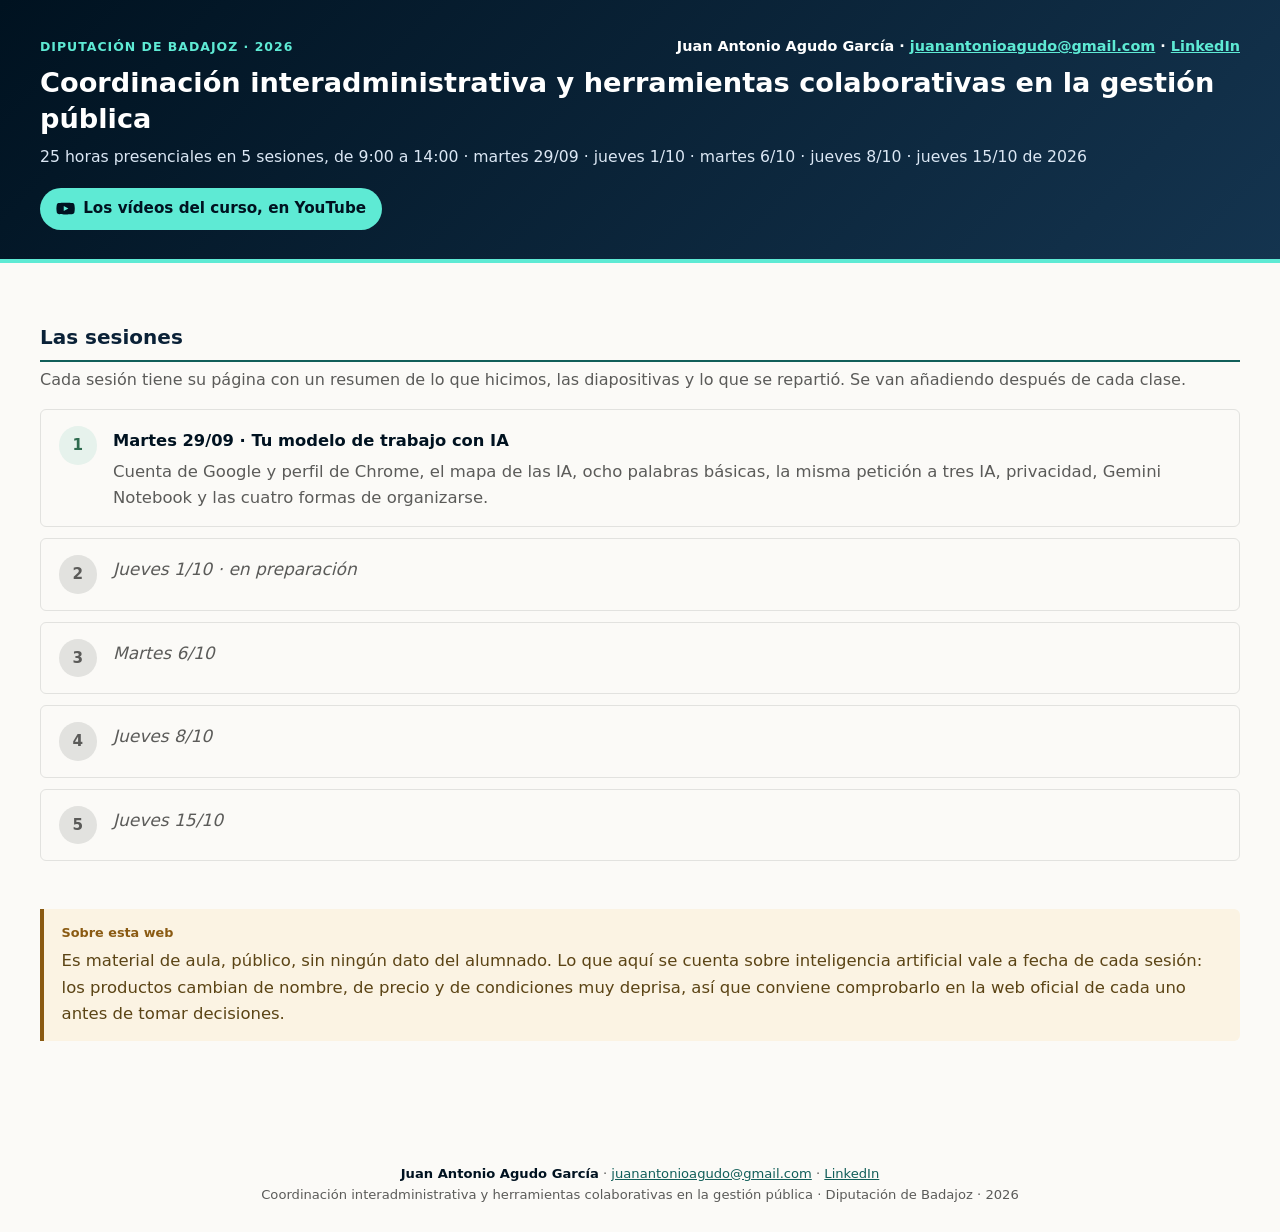
==== index.html @ efe863a9 "Web del curso: portada y sesión 1 (diapositivas, resumen y descargas) Co-Authored-By: Claude Opus 5." ====
<!doctype html>
<html lang="es">
<head>
<meta charset="utf-8">
<meta name="viewport" content="width=device-width, initial-scale=1">
<title>Coordinación interadministrativa y herramientas colaborativas en la gestión pública</title>
<meta name="author" content="Juan Antonio Agudo García · juanantonioagudo@gmail.com">
<meta name="description" content="Material de aula del curso «Coordinación interadministrativa y herramientas colaborativas en la gestión pública» (Diputación de Badajoz, 2026): diapositivas, resúmenes y vídeos de cada sesión.">
<meta name="keywords" content="Coordinación interadministrativa y herramientas colaborativas en la gestión pública, Diputación de Badajoz, inteligencia artificial, herramientas colaborativas, trabajo colaborativo, administración local">
<link rel="stylesheet" href="style.css">
</head>
<body>
<header class="site">
  <p class="eyebrow eyebrow-doble"><span>Diputación de Badajoz · 2026</span><span class="autor-linea">Juan Antonio Agudo García · <a href="mailto:juanantonioagudo@gmail.com">juanantonioagudo@gmail.com</a> · <a href="https://www.linkedin.com/in/juan-antonio-agudo-garc%C3%ADa-30a545157" target="_blank" rel="noopener">LinkedIn</a></span></p>
  <h1>Coordinación interadministrativa y herramientas colaborativas en la gestión pública</h1>
  <p class="subtitulo">25 horas presenciales en 5 sesiones, de 9:00 a 14:00 · martes 29/09 · jueves 1/10 · martes 6/10 · jueves 8/10 · jueves 15/10 de 2026</p>
  <p class="banda-enlaces">
    <!-- CANAL_YOUTUBE: sustituir el href por la dirección definitiva del canal -->
    <a href="https://www.youtube.com/" target="_blank" rel="noopener"><svg viewBox="0 0 24 24" fill="currentColor" aria-hidden="true"><path d="M23 7.2a3 3 0 0 0-2.1-2.1C19 4.6 12 4.6 12 4.6s-7 0-8.9.5A3 3 0 0 0 1 7.2 31 31 0 0 0 .5 12a31 31 0 0 0 .5 4.8 3 3 0 0 0 2.1 2.1c1.9.5 8.9.5 8.9.5s7 0 8.9-.5a3 3 0 0 0 2.1-2.1 31 31 0 0 0 .5-4.8 31 31 0 0 0-.5-4.8zM9.7 15.1V8.9l5.8 3.1z"/></svg>Los vídeos del curso, en YouTube</a>
  </p>
</header>
<main>
  <section class="indice-bloque">
    <h2>Las sesiones</h2>
    <p class="explicacion">Cada sesión tiene su página con un resumen de lo que hicimos, las diapositivas y lo que se repartió. Se van añadiendo después de cada clase.</p>
    <ul class="lista-temas">
<li>
  <span class="num-tema nucleo">1</span>
  <div class="tema-cuerpo">
    <a href="sesion-1/index.html" target="_blank" rel="noopener">Martes 29/09 · Tu modelo de trabajo con IA</a>
    <p>Cuenta de Google y perfil de Chrome, el mapa de las IA, ocho palabras básicas, la misma petición a tres IA, privacidad, Gemini Notebook y las cuatro formas de organizarse.</p>
  </div>
</li>
<li>
  <span class="num-tema apagado">2</span>
  <div class="tema-cuerpo">
    <span class="proximamente">Jueves 1/10 · en preparación</span>
  </div>
</li>
<li>
  <span class="num-tema apagado">3</span>
  <div class="tema-cuerpo">
    <span class="proximamente">Martes 6/10</span>
  </div>
</li>
<li>
  <span class="num-tema apagado">4</span>
  <div class="tema-cuerpo">
    <span class="proximamente">Jueves 8/10</span>
  </div>
</li>
<li>
  <span class="num-tema apagado">5</span>
  <div class="tema-cuerpo">
    <span class="proximamente">Jueves 15/10</span>
  </div>
</li>
    </ul>
  </section>

  <section class="indice-bloque nota-final">
  <div class="nota nota-aula">
    <span class="nota-etiqueta">Sobre esta web</span>
    <p>Es material de aula, público, sin ningún dato del alumnado. Lo que aquí se cuenta sobre inteligencia artificial vale a fecha de cada sesión: los productos cambian de nombre, de precio y de condiciones muy deprisa, así que conviene comprobarlo en la web oficial de cada uno antes de tomar decisiones.</p>
  </div>
  </section>
</main>
<footer class="site">
  <p class="firma"><strong>Juan Antonio Agudo García</strong> · <a href="mailto:juanantonioagudo@gmail.com">juanantonioagudo@gmail.com</a> · <a href="https://www.linkedin.com/in/juan-antonio-agudo-garc%C3%ADa-30a545157" target="_blank" rel="noopener">LinkedIn</a></p>
  Coordinación interadministrativa y herramientas colaborativas en la gestión pública · Diputación de Badajoz · 2026
</footer>
</body>
</html>
---- style.css ----
/* ===================================================================
   IMAGEN CORPORATIVA PERSONAL — Juan Antonio Agudo García
   Material didáctico y documentación de cursos (docente freelance).
   Creada el lunes 21/09/2026; fuentes cambiadas a las de Windows 11 ese mismo día.

   Es la hoja del vault (05-Assets/plantillas/sitio-proyecto/style.css)
   con DOS cambios de marca y nada más:
     · el amarillo de Equaltech (#F9AF1A) → TEAL:  #115E59 sobre fondo
       claro y #5EEAD4 sobre fondo oscuro. Sobre azul noche el teal oscuro
       no se lee (3,5:1); por eso hay dos tonos.
     · las tipografías: Segoe UI (títulos y etiquetas) + Calibri (texto),
       las que trae Windows 11 de serie —no hay que instalar nada— y que
       sustituyen a Literata + Public Sans. Calibri es la que recomiendan
       Microsoft y las guías de accesibilidad (BDA, Vision Australia).
   Se conservan el azul noche #001220 y el gris #3F3F3E de Equaltech y el
   CÓDIGO DE COLOR SEMÁNTICO del curso (términos generales / locales en
   granate / normativa en violeta; avisos idea · aula · conexión · nemo),
   porque significan algo y no son «marca».

   Fuente de verdad de la marca: imagen-corporativa-juan.md (misma carpeta).
   Enlazar SIEMPRE con ruta relativa; no copiar este fichero por proyecto.
   =================================================================== */

:root{
  /* --- MARCA (imagen corporativa personal de Juan Antonio Agudo García) --- */
  --noche:#001220; --noche-800:#0a2137; --noche-700:#14344f;     /* azul noche: estructura y texto de títulos */
  --teal:#115E59;                                                /* acento sobre fondo CLARO (7,6:1 sobre blanco) */
  --teal-claro:#5EEAD4;                                          /* acento sobre fondo OSCURO (12,8:1 sobre noche) — nunca sobre blanco */
  --teal-tinte:#E6F4F1; --teal-borde:#b9dfd8;
  /* --- alias heredados de la hoja base del vault: NO renombrar --- */
  --azul-900:var(--noche); --azul-800:var(--noche-800); --azul-700:var(--noche-700); --azul-100:#e8eef4;
  --ocre:#b8862f; --tinta:#2a2a29; --gris:#5b5b59; --gris-claro:#e2e2df;
  --fondo:#fbfaf7; --panel:#ffffff; --verde-nucleo:#2f6b4f; --ambar:#8a5a12;
  --radio:8px; --maxw:840px;
}
*{box-sizing:border-box;}
html{scroll-behavior:smooth;}
body{
  margin:0; background:var(--fondo); color:var(--tinta);
  font-family: Calibri, 'Segoe UI', system-ui, -apple-system, 'Helvetica Neue', Arial, sans-serif;
  font-size:17px; line-height:1.65;
}
header.site{
  background:linear-gradient(135deg,var(--azul-900),var(--azul-700));
  color:#fff; padding:2.2rem 1.5rem 1.8rem;
  border-bottom:4px solid var(--teal-claro);
}
header.site .eyebrow{
  font-family:'Segoe UI',system-ui,-apple-system,'Helvetica Neue',Arial,sans-serif;
  text-transform:uppercase; letter-spacing:.08em; font-size:.78rem;
  color:var(--teal-claro); font-weight:600; margin:0 0 .4rem;
}
header.site h1{ font-family:'Segoe UI',system-ui,-apple-system,'Helvetica Neue',Arial,sans-serif; margin:0 0 .5rem; font-size:1.7rem; line-height:1.3; font-weight:700; }
header.site p.subtitulo{ margin:0; color:#dbe7f4; font-size:.98rem; max-width:var(--maxw); }
nav.breadcrumb{
  max-width:var(--maxw); margin:0 auto; padding:.9rem 1.5rem 0;
  font-size:.88rem; color:var(--gris);
}
nav.breadcrumb a{ color:var(--teal); text-decoration:none; }
nav.breadcrumb a:hover{ text-decoration:underline; }
main{ max-width:var(--maxw); margin:0 auto; padding:1.6rem 1.5rem 4rem; }
.badge{
  display:inline-block; font-size:.74rem; font-weight:600; padding:.18rem .55rem;
  border-radius:999px; letter-spacing:.02em; margin-right:.35rem; white-space:nowrap;
}
.badge-nucleo{ background:#e6f2ec; color:var(--verde-nucleo); }
.badge-prep{ background:var(--azul-100); color:var(--azul-700); }
.badge-docente{ background:#f7ecd9; color:var(--ambar); }
.badge-fiabilidad{ background:var(--gris-claro); color:var(--gris); font-weight:500; }
.meta-linea{ margin:.6rem 0 1.6rem; font-size:.85rem; color:var(--gris); }
.meta-linea .fiabilidad-txt{ display:block; margin-top:.5rem; font-style:italic; }
.aviso-interno{
  background:#fbf3e3; border:1px solid #ecd9ad; border-left:4px solid var(--ambar);
  border-radius:var(--radio); padding:.85rem 1.1rem; margin:0 0 1.8rem; font-size:.92rem; color:#5b4415;
}
h1.titulo-pagina{ font-size:1.65rem; line-height:1.32; margin:0 0 .3rem; color:var(--azul-900); }
article h2{
  font-size:1.28rem; color:var(--azul-800); margin:2.2rem 0 .8rem;
  padding-bottom:.35rem; border-bottom:2px solid var(--teal);
}
article h3{ font-size:1.08rem; color:var(--azul-700); margin:1.6rem 0 .5rem; }
article h4{ font-size:.98rem; color:var(--tinta); margin:1.2rem 0 .4rem; }
article p{ margin:0 0 1rem; }
article ul, article ol{ margin:0 0 1.1rem; padding-left:1.4rem; }
article li{ margin:.3rem 0; }
article li > ul, article li > ol{ margin-top:.35rem; }
article strong{ color:var(--azul-900); }
article blockquote{
  margin:1.2rem 0; padding:.7rem 1.1rem; background:var(--teal-tinte);
  border-left:4px solid var(--teal); border-radius:0 var(--radio) var(--radio) 0;
  color:#0f3d3a; font-size:1.05rem;
}
article code{
  background:#eef0f2; padding:.12rem .35rem; border-radius:4px;
  font-family:Consolas,"Courier New",monospace; font-size:.88em; color:#8a2b2b;
}
article pre{
  background:#1f2933; color:#e8ecef; padding:1rem 1.1rem; border-radius:var(--radio);
  overflow-x:auto; font-size:.86rem; line-height:1.5;
}
article pre code{ background:none; color:inherit; padding:0; }
article table{
  width:100%; border-collapse:collapse; margin:1.2rem 0; font-size:1rem;
}
article th, article td{ border:1px solid var(--gris-claro); padding:.55rem .7rem; text-align:left; vertical-align:top; }
article th{ background:var(--azul-100); color:var(--azul-900); font-weight:600; }
article tr:nth-child(even) td{ background:#f7f8f9; }
article hr{ border:none; border-top:1px solid var(--gris-claro); margin:2rem 0; }
article a{ color:var(--teal); }
aside.toc{
  background:var(--panel); border:1px solid var(--gris-claro); border-radius:var(--radio);
  padding:1rem 1.2rem; margin:1.6rem 0 2rem; font-size:.9rem;
}
aside.toc p.toc-titulo{ margin:0 0 .5rem; font-weight:700; color:var(--azul-800); text-transform:uppercase; font-size:.76rem; letter-spacing:.05em; }
aside.toc ul{ margin:0; padding-left:1.1rem; }
aside.toc ul ul{ padding-left:1.1rem; }
aside.toc li{ margin:.2rem 0; }
aside.toc a{ color:var(--teal); text-decoration:none; }
aside.toc a:hover{ text-decoration:underline; }
nav.paginacion{
  display:flex; justify-content:space-between; gap:1rem; margin-top:2.8rem;
  padding-top:1.3rem; border-top:1px solid var(--gris-claro); font-size:.9rem;
}
nav.paginacion a{ color:var(--teal); text-decoration:none; max-width:46%; }
nav.paginacion a:hover{ text-decoration:underline; }
nav.paginacion .dir{ display:block; font-size:.74rem; color:var(--gris); text-transform:uppercase; letter-spacing:.04em; }
footer.site{ text-align:center; color:var(--gris); font-size:.82rem; padding:1.6rem; }
footer.site a{ color:var(--teal); }

/* -------- indice -------- */
section.indice-bloque{ margin:2rem 0; }
section.indice-bloque h2{
  font-size:1.15rem; color:var(--azul-800); margin:0 0 .3rem;
  padding-bottom:.4rem; border-bottom:2px solid var(--teal);
}
section.indice-bloque p.explicacion{ color:var(--gris); font-size:.9rem; margin:.3rem 0 1rem; }
ul.lista-temas{ list-style:none; margin:0; padding:0; }
ul.lista-temas li{
  display:flex; gap:1rem; align-items:flex-start; padding:.9rem 0;
  border-bottom:1px solid var(--gris-claro);
}
ul.lista-temas li:last-child{ border-bottom:none; }
.num-tema{
  flex:0 0 auto; width:2.4rem; height:2.4rem; border-radius:50%;
  background:var(--teal-tinte); color:var(--teal); font-weight:700;
  display:flex; align-items:center; justify-content:center; font-size:.95rem;
}
.num-tema.nucleo{ background:#e6f2ec; color:var(--verde-nucleo); }
.num-tema.docente{ background:#f7ecd9; color:var(--ambar); }
.tema-cuerpo a{ font-weight:600; color:var(--azul-900); text-decoration:none; font-size:1.02rem; }
.tema-cuerpo a:hover{ text-decoration:underline; }
.tema-cuerpo p{ margin:.3rem 0 0; color:var(--gris); font-size:.92rem; }
.ficha-curso{
  background:var(--panel); border:1px solid var(--gris-claro); border-radius:var(--radio);
  padding:1.3rem 1.5rem; margin:0 0 2rem;
}
.ficha-curso dl{ display:grid; grid-template-columns:auto 1fr; gap:.35rem 1rem; margin:0; font-size:.92rem; }
.ficha-curso dt{ color:var(--gris); font-weight:600; }
.ficha-curso dd{ margin:0; }

@media (max-width:600px){
  header.site h1{ font-size:1.35rem; }
  main{ padding:1.2rem 1rem 3rem; }
  ul.lista-temas li{ gap:.7rem; }
}

@media print{
  header.site, nav.breadcrumb, nav.paginacion, aside.toc{ display:none; }
  footer.site{ border-top:2px solid var(--teal); }
  body{ background:#fff; font-size:12pt; }
  main{ max-width:100%; padding:0; }
  article a{ color:#000; text-decoration:underline; }
}

/* ===================================================================
   v2 — maqueta a pantalla completa + tipografías de marca + componentes
   nuevos (términos, avisos, glosario en fichas, mapas, comparativas).
   Aprobada por Juan el 11/09/2026 en index.html y 00-vocabulario...html;
   aplicada al resto del temario a partir de esa misma fecha.
   =================================================================== */
:root{
  --termino-bg:#cfeae5;
  --nemo:#2f6b4f;
  --nemo-bg:#eaf3ee;
  --conexion-bg:#eaf1f8;
  --fuente:#3d5566;
  --fuente-bg:#ebf0f3;
}

/* -------- ancho completo: Juan solo la ve en su PC, sin límite de columna -------- */
main{
  max-width:none;
  width:100%;
  padding:1.6rem 2.5rem 4rem;
  box-sizing:border-box;
}
nav.breadcrumb{
  max-width:none;
  padding-left:2.5rem;
  padding-right:2.5rem;
}
article{
  max-width:none;
  width:100%;
  font-family:Calibri,'Segoe UI',system-ui,-apple-system,'Helvetica Neue',Arial,sans-serif;
  font-size:1.2rem;
  line-height:1.7;
}
article > blockquote:first-child{
  font-size:1rem;
  line-height:1.65;
}

/* -------- cabeceras dentro del artículo: sans, para que corten el texto -------- */
article h2, article h3, article h4{
  font-family:'Segoe UI',system-ui,-apple-system,'Helvetica Neue',Arial,sans-serif;
}
article h2{
  font-size:1.3rem;
  margin:2.6rem 0 1rem;
}
article h2:first-of-type{ margin-top:1.8rem; }
article h3{
  font-size:1.05rem;
  margin:1.9rem 0 .7rem;
  color:var(--azul-800);
}
article section + section{ margin-top:.5rem; }

/* -------- término destacado: subrayado tipo marcador, no negrita suelta -------- */
.termino{
  font-weight:600;
  color:var(--azul-900);
  background-image:linear-gradient(var(--termino-bg), var(--termino-bg));
  background-repeat:no-repeat;
  background-size:100% 42%;
  background-position:0 88%;
  padding:0 .05em;
}
a.termino.wiki-link{
  text-decoration:none;
}
a.termino.wiki-link:hover{
  background-size:100% 100%;
}
.wiki-ico{
  font-weight:400;
  font-size:.72em;
  color:var(--teal);
  vertical-align:super;
}

/* ===================================================================
   Código de color de términos (13/09/2026, a petición de Juan).
   Tres familias, para poder barrer la página de un vistazo:
     .termino            → concepto general. Enlace a Wikipedia si se
                           ha verificado que el artículo existe.
     .termino.local      → específico de la Diputación de Badajoz, de la
                           provincia o de Extremadura  (GRANATE).
     .termino.norma      → ley, artículo, reglamento o figura jurídica
                           concreta  (VIOLETA).
   Y un estado transversal:
     .sin-enlace         → subrayado punteado + lupa. Significa "no se
                           encontró URL oficial fiable: Juan, ponle tú
                           el enlace que te sirva".
   =================================================================== */
.termino.local{
  color:#7d2442;
  background-image:linear-gradient(#fadfe8,#fadfe8);
}
.termino.norma{
  color:#4c3486;
  background-image:linear-gradient(#e8e2f7,#e8e2f7);
}
a.termino.local:hover, a.termino.norma:hover{ background-size:100% 100%; }
a.termino.local, a.termino.norma{ text-decoration:none; }

.termino.sin-enlace{
  border-bottom:2px dotted currentColor;
  cursor:help;
}
.termino.sin-enlace::after{
  content:"\00a0🔎";
  font-size:.72em;
  opacity:.65;
  vertical-align:super;
}

/* -------- leyenda del código de color, una línea bajo el breadcrumb -------- */
.leyenda-terminos{
  font-family:'Segoe UI',system-ui,-apple-system,'Helvetica Neue',Arial,sans-serif;
  font-size:.74rem;
  color:var(--gris);
  padding:.45rem 2.5rem .1rem;
  display:flex;
  flex-wrap:wrap;
  gap:.2rem 1.4rem;
  align-items:baseline;
}
.lg-wiki, .lg-local, .lg-norma{
  font-weight:600;
  padding:0 .18em;
  border-radius:2px;
}
.lg-wiki{ color:var(--azul-900); background:var(--termino-bg); }
.lg-local{ color:#7d2442; background:#fadfe8; }
.lg-norma{ color:#4c3486; background:#e8e2f7; }

/* -------- listas dentro del artículo, algo más de aire -------- */
article ul li, article ol li{ margin:.45rem 0; }

/* -------- avisos / callouts con función distinta cada uno -------- */
.nota{
  margin:1.3rem 0;
  padding:.85rem 1.1rem;
  border-radius:0 6px 6px 0;
  font-size:1.03rem;
  line-height:1.6;
}
.nota p{ margin:0; }
.nota .nota-etiqueta{
  display:block;
  font-family:'Segoe UI',system-ui,-apple-system,'Helvetica Neue',Arial,sans-serif;
  font-weight:700;
  font-size:.8rem;
  margin-bottom:.3rem;
}
.nota-idea{
  background:#f7ecd9;   /* ocre semántico «idea»; NO es el marcador de términos */
  border-left:4px solid var(--ocre);
  color:#5b4415;
}
.nota-idea .nota-etiqueta{ color:var(--ambar); }
.nota-aula{
  background:#fbf3e3;
  border-left:4px solid var(--ambar);
  color:#5b4415;
}
.nota-aula .nota-etiqueta{ color:var(--ambar); }
.nota-nemo{
  background:var(--nemo-bg);
  border-left:4px solid var(--nemo);
  color:#1e4433;
}
.nota-nemo .nota-etiqueta{ color:var(--nemo); }
.nota-conexion{
  background:var(--conexion-bg);
  border-left:4px solid var(--azul-700);
  color:#1f3a56;
}
.nota-conexion .nota-etiqueta{ color:var(--azul-700); }
.nota-fuente{
  background:var(--fuente-bg);
  border-left:4px solid var(--fuente);
  color:#22323d;
}
.nota-fuente .nota-etiqueta{ color:var(--fuente); }
.nota-fuente ul{ margin:.5rem 0 0; padding-left:1.2rem; }
.nota-fuente li{ margin:.2rem 0; }
.nota-fuente .fuente-cita{
  display:block; margin-top:.5rem; font-size:.82rem; color:#4f6878; font-style:italic;
}
.enlaces-interes{
  list-style:none; margin:1rem 0 0; padding:0;
  display:grid; grid-template-columns:repeat(auto-fill,minmax(260px,1fr)); gap:.7rem;
}
.enlaces-interes li{
  border:1px solid var(--gris-claro); border-radius:4px; padding:.7rem .85rem;
}
.enlaces-interes a{
  font-family:'Segoe UI',system-ui,-apple-system,'Helvetica Neue',Arial,sans-serif; font-weight:600; font-size:.92rem;
  color:var(--azul-800); text-decoration:none;
}
.enlaces-interes a:hover{ text-decoration:underline; }
.enlaces-interes span{ display:block; font-size:.82rem; color:var(--gris); margin-top:.25rem; }

/* -------- resumen de cierre -------- */
.resumen-cierre{
  background:var(--azul-900);
  color:#eef3f8;
  border-radius:8px;
  padding:1.3rem 1.5rem;
  margin:1.6rem 0 1.8rem;
  font-size:1rem;
  line-height:1.7;
}
.resumen-cierre .nota-etiqueta{
  display:block;
  font-family:'Segoe UI',system-ui,-apple-system,'Helvetica Neue',Arial,sans-serif;
  font-weight:700;
  font-size:.8rem;
  color:var(--teal-claro);
  margin-bottom:.4rem;
}
.resumen-cierre p{ margin:0; }

/* -------- comparativa a dos columnas -------- */
.comparativa{
  display:grid;
  grid-template-columns:1fr 1fr;
  gap:1rem;
  margin:1.3rem 0;
}
.comparativa > div{
  border:1px solid var(--gris-claro);
  border-radius:6px;
  padding:1rem 1.1rem;
  background:var(--panel);
}
.comparativa h4{
  margin:0 0 .5rem;
  font-size:.98rem;
  color:var(--azul-800);
}
.comparativa p{ margin:0; font-size:.94rem; }
@media (max-width:600px){
  .comparativa{ grid-template-columns:1fr; }
}

/* -------- glosario final: fichas, no prosa -------- */
.glosario-grid{
  display:grid;
  grid-template-columns:repeat(auto-fill, minmax(230px,1fr));
  gap:.9rem;
  margin:1.2rem 0 1.8rem;
  padding:0;
}
.ficha-termino{
  border:1px solid var(--gris-claro);
  border-top:3px solid var(--teal);
  border-radius:2px;
  padding:.85rem .95rem;
  background:var(--panel);
}
.ficha-termino dt{
  font-family:'Segoe UI',system-ui,-apple-system,'Helvetica Neue',Arial,sans-serif;
  font-weight:700;
  font-size:.88rem;
  color:var(--azul-900);
  margin:0 0 .35rem;
}
.ficha-termino dd{
  margin:0;
  font-size:.96rem;
  line-height:1.55;
  color:var(--tinta);
  font-family:Calibri,'Segoe UI',system-ui,-apple-system,'Helvetica Neue',Arial,sans-serif;
}

/* -------- lista + mapa/imagen a la misma altura, lado a lado -------- */
.par-mapa{
  display:grid;
  grid-template-columns:1.15fr 1fr;
  gap:1rem;
  align-items:stretch;
  margin:1.2rem 0 1.8rem;
}
.par-mapa .nota{ margin:0; }
.par-mapa figure.mapa-figura{ margin:0; }
@media (max-width:900px){
  .par-mapa{ grid-template-columns:1fr; }
}

figure.mapa-figura{
  width:100%;
  height:100%;
  border:1px solid var(--gris-claro);
  border-radius:6px;
  padding:1.2rem;
  background:var(--panel);
  box-sizing:border-box;
  display:flex;
  flex-direction:column;
}
figure.mapa-figura img{
  width:100%;
  flex:1 1 auto;
  min-height:0;
  height:auto;
  max-height:520px;
  object-fit:contain;
  display:block;
  margin:0 auto;
}
figure.mapa-figura figcaption{
  margin-top:.7rem;
  font-size:.84rem;
  color:var(--gris);
  font-family:'Segoe UI',system-ui,-apple-system,'Helvetica Neue',Arial,sans-serif;
  text-align:center;
  line-height:1.5;
}
figure.mapa-figura figcaption a{ color:var(--teal); }

/* -------- mini índice bajo la cita de apertura -------- */
.mini-indice{ font-family:'Segoe UI',system-ui,-apple-system,'Helvetica Neue',Arial,sans-serif; }
.mini-indice p.toc-titulo{ font-family:'Segoe UI',system-ui,-apple-system,'Helvetica Neue',Arial,sans-serif; }
.mini-indice a{ font-family:'Segoe UI',system-ui,-apple-system,'Helvetica Neue',Arial,sans-serif; }

/* -------- índice del temario (index.html): mismos componentes -------- */
.ficha-curso{
  max-width:600px;
  font-family:Calibri,'Segoe UI',system-ui,-apple-system,'Helvetica Neue',Arial,sans-serif;
}
.ficha-curso dt{ font-family:'Segoe UI',system-ui,-apple-system,'Helvetica Neue',Arial,sans-serif; }
section.indice-bloque h2{
  font-family:'Segoe UI',system-ui,-apple-system,'Helvetica Neue',Arial,sans-serif;
  font-size:1.25rem;
}
section.indice-bloque p.explicacion{
  font-family:Calibri,'Segoe UI',system-ui,-apple-system,'Helvetica Neue',Arial,sans-serif;
  font-size:1rem;
  max-width:720px;
}
ul.lista-temas{
  display:grid;
  grid-template-columns:repeat(auto-fill, minmax(340px,1fr));
  gap:.9rem;
}
ul.lista-temas li{
  border:1px solid var(--gris-claro);
  border-bottom:1px solid var(--gris-claro);
  border-radius:6px;
  padding:1rem 1.1rem;
}
ul.lista-temas li:last-child{ border-bottom:1px solid var(--gris-claro); }
.tema-cuerpo a{ font-family:'Segoe UI',system-ui,-apple-system,'Helvetica Neue',Arial,sans-serif; line-height:1.4; }
.tema-cuerpo p{ font-family:Calibri,'Segoe UI',system-ui,-apple-system,'Helvetica Neue',Arial,sans-serif; font-size:1.03rem; line-height:1.55; }

@media (max-width:600px){
  article{ font-size:1.1rem; }
}

@media print{
  .nota, .resumen-cierre, .comparativa > div, .ficha-termino{ break-inside:avoid; }
}

/* ===================================================================
   Firma del autor (imagen corporativa personal)
   Uso en cabecera:   <p class="autor"><strong>Juan Antonio Agudo García</strong> · Formador · <a href="…">LinkedIn</a></p>
   Uso en pie:        <footer class="site"><p class="firma">…</p></footer>
   Uso en portada:    <div class="marca-autor">…</div>
   =================================================================== */
header.site p.autor{
  margin:.9rem 0 0; font-family:'Segoe UI',system-ui,-apple-system,'Helvetica Neue',Arial,sans-serif;
  font-size:.85rem; color:#d5e6e3; max-width:var(--maxw);
}
header.site p.autor strong{ color:#fff; font-weight:600; }
header.site p.autor a{ color:var(--teal-claro); text-decoration:none; }
header.site p.autor a:hover{ text-decoration:underline; }

.marca-autor{
  display:flex; flex-wrap:wrap; gap:.25rem 1.2rem; align-items:baseline;
  font-family:'Segoe UI',system-ui,-apple-system,'Helvetica Neue',Arial,sans-serif; font-size:.85rem; color:var(--gris);
  border-top:2px solid var(--teal); padding-top:.7rem; margin:1.8rem 0 0;
}
.marca-autor .nombre{ font-weight:600; color:var(--noche); }
.marca-autor a{ color:var(--teal); text-decoration:none; }
.marca-autor a:hover{ text-decoration:underline; }

footer.site p.firma{ margin:0; }
footer.site p.firma strong{ color:var(--noche); font-family:'Segoe UI',system-ui,-apple-system,'Helvetica Neue',Arial,sans-serif; font-weight:600; }

/* ===================================================================
   Criterios de maquetación de Juan (miércoles 30/09/2026) — valen para todas sus webs
   · Se consultan en PC, con pantalla grande: manda el ancho, sin columnas estrechas.
     En el móvil solo tienen que verse razonablemente bien.
   · La cabecera usa todo el ancho: sin max-width, así no parte la línea a mitad de frase.
   · Bloques NUMERADOS → lista, uno debajo de otro.
   · Bloques NO numerados → tarjetas, 4-5 por fila, con un icono descriptivo.
   · Las notas de «cómo leer esto» van al FINAL, no delante del contenido.
   =================================================================== */
header.site{ padding-left:2.5rem; padding-right:2.5rem; }
header.site p.subtitulo, header.site p.autor{ max-width:none; }
ul.lista-temas{ grid-template-columns:1fr; gap:.7rem; }
ul.lista-temas.tarjetas{ grid-template-columns:repeat(auto-fill, minmax(230px,1fr)); }
@media (min-width:1300px){ ul.lista-temas.tarjetas{ grid-template-columns:repeat(5,1fr); } }
ul.lista-temas.tarjetas li{ flex-direction:column; gap:.6rem; }
.icono-tema{
  flex:0 0 auto; width:3.4rem; height:3.4rem; border-radius:12px;
  background:#f7ecd9; color:var(--ambar);
  display:flex; align-items:center; justify-content:center;
}
.icono-tema svg{ width:2.2rem; height:2.2rem; }
section.nota-final{ margin-top:3rem; }
section.indice-bloque p.explicacion{ max-width:none; }
@media (max-width:600px){
  header.site{ padding-left:1rem; padding-right:1rem; }
  main{ padding-left:1rem; padding-right:1rem; }
}

/* Cabecera en una línea menos (Juan, 30/09/2026): la firma va a la derecha de la primera línea */
header.site .eyebrow-doble{ display:flex; justify-content:space-between; align-items:baseline; gap:1rem; flex-wrap:wrap; }
header.site .eyebrow-doble .autor-linea{ text-transform:none; letter-spacing:0; font-size:.9rem; font-weight:600; color:#fff; }
header.site .eyebrow-doble .autor-linea a{ color:var(--teal-claro); }
/* Metadatos de página (código de color, bloque, fiabilidad) al pie, no antes del título */
section.nota-final h2{ font-size:1.05rem; margin:0 0 .6rem; }
section.nota-final .leyenda-terminos{ margin:.4rem 0 .6rem; padding:0; }
section.nota-final .meta-linea{ margin:.4rem 0; }

/* ===================================================================
   Web pública del curso (2/10/2026). Copia LOCAL de la hoja de la imagen
   corporativa de Juan (la web es autónoma: nada enlazado a 05-Assets).
   Añadidos: banda de enlaces fijos, galería de diapositivas, aviso público.
   =================================================================== */
.banda-enlaces{ display:flex; flex-wrap:wrap; gap:.8rem; margin:1.1rem 0 0; }
.banda-enlaces a{
  display:inline-flex; align-items:center; gap:.5rem; padding:.55rem 1rem; border-radius:999px;
  background:var(--teal-claro); color:var(--noche); font-weight:700; text-decoration:none;
  font-family:'Segoe UI',system-ui,-apple-system,'Helvetica Neue',Arial,sans-serif; font-size:.95rem;
}
.banda-enlaces a:hover{ background:#fff; }
.banda-enlaces svg{ width:1.2rem; height:1.2rem; }
.galeria{
  list-style:none; margin:1rem 0 2rem; padding:0;
  display:grid; grid-template-columns:repeat(auto-fill, minmax(300px,1fr)); gap:1rem;
}
.galeria li{ margin:0; }
.galeria a{ display:block; border:1px solid var(--gris-claro); border-radius:6px; overflow:hidden; background:var(--panel); text-decoration:none; }
.galeria a:hover{ border-color:var(--teal); box-shadow:0 2px 10px rgba(0,18,32,.12); }
.galeria img{ display:block; width:100%; height:auto; }
.galeria span{ display:block; padding:.35rem .7rem; font-size:.85rem; color:var(--gris); font-family:'Segoe UI',system-ui,sans-serif; }
.imagen-grande{ display:block; width:100%; height:auto; border:1px solid var(--gris-claro); border-radius:6px; margin:.6rem 0 1.4rem; }
.par-imagenes{ display:grid; grid-template-columns:1fr 1fr; gap:1.2rem; }
@media (max-width:900px){ .par-imagenes{ grid-template-columns:1fr; } }
.proximamente{ color:var(--gris); font-style:italic; }
.num-tema.apagado{ background:var(--gris-claro); color:var(--gris); }

article pre{ white-space:pre-wrap; word-break:break-word; }
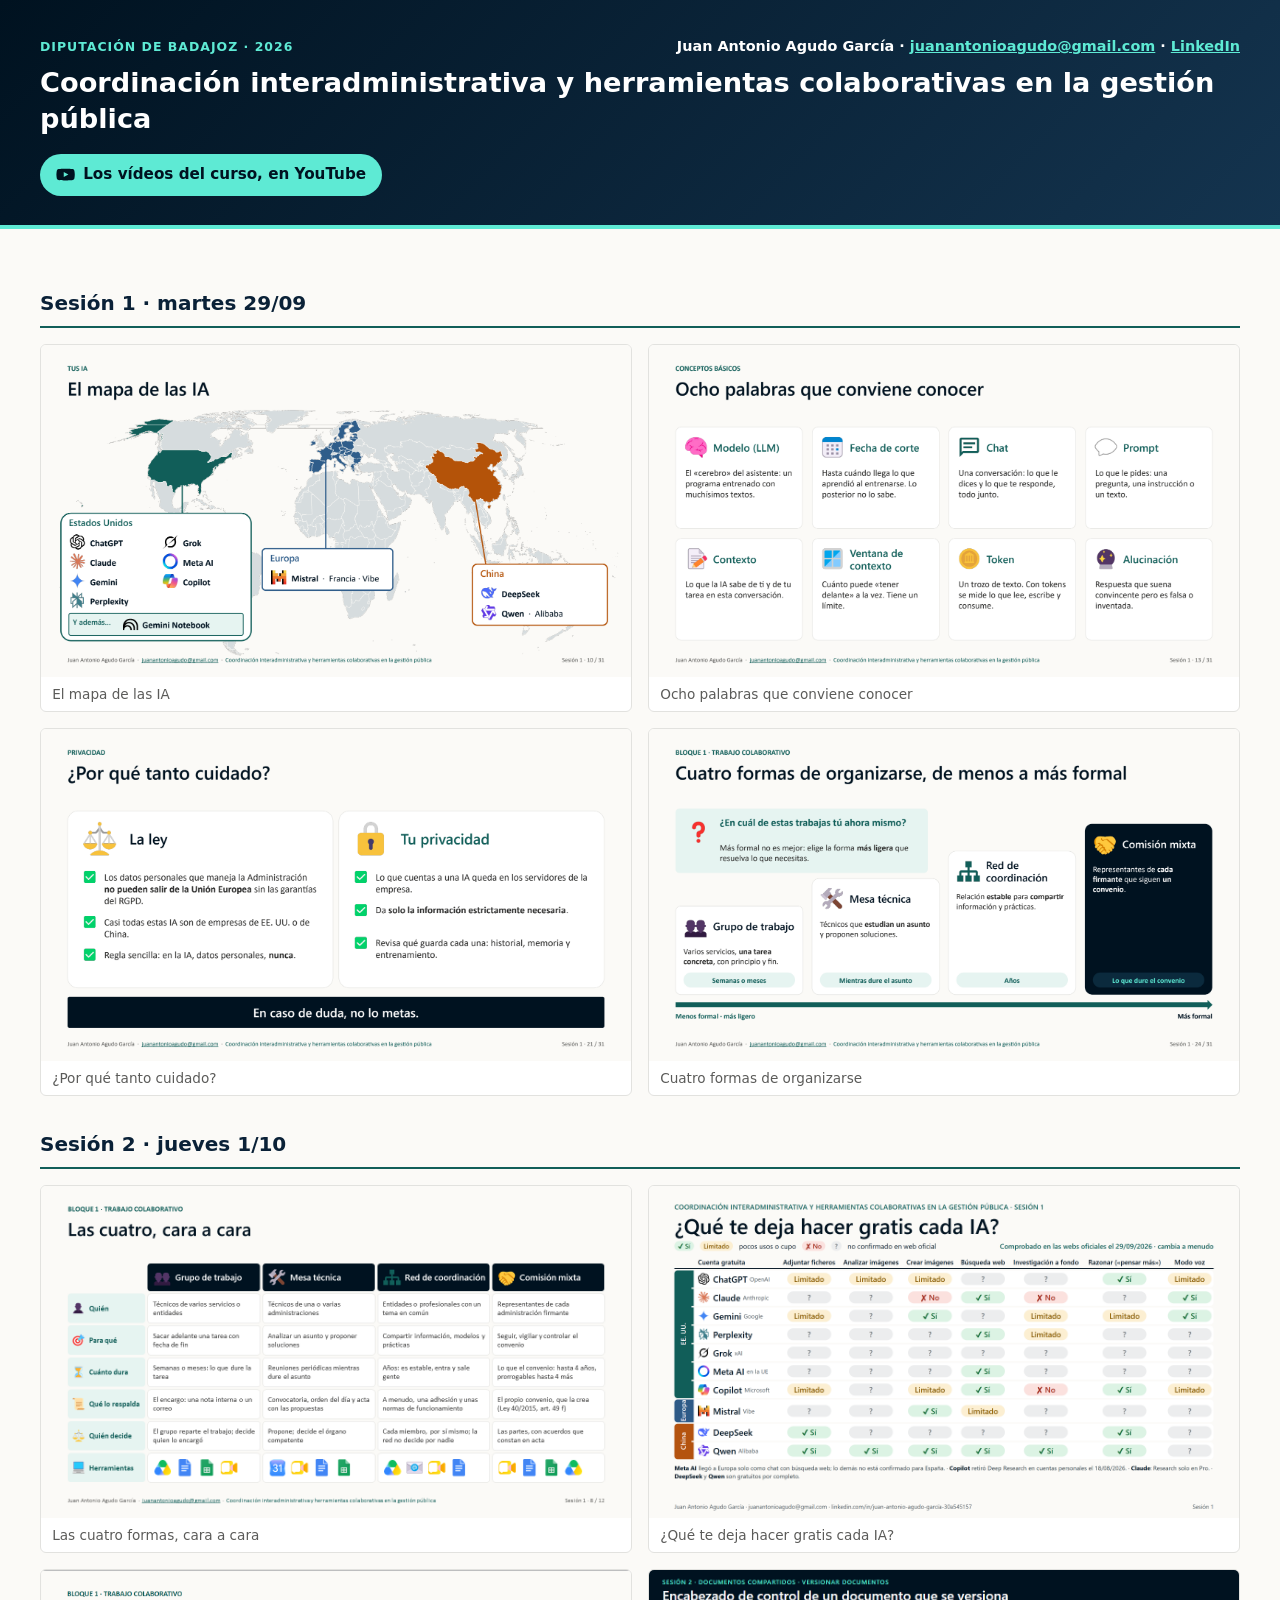
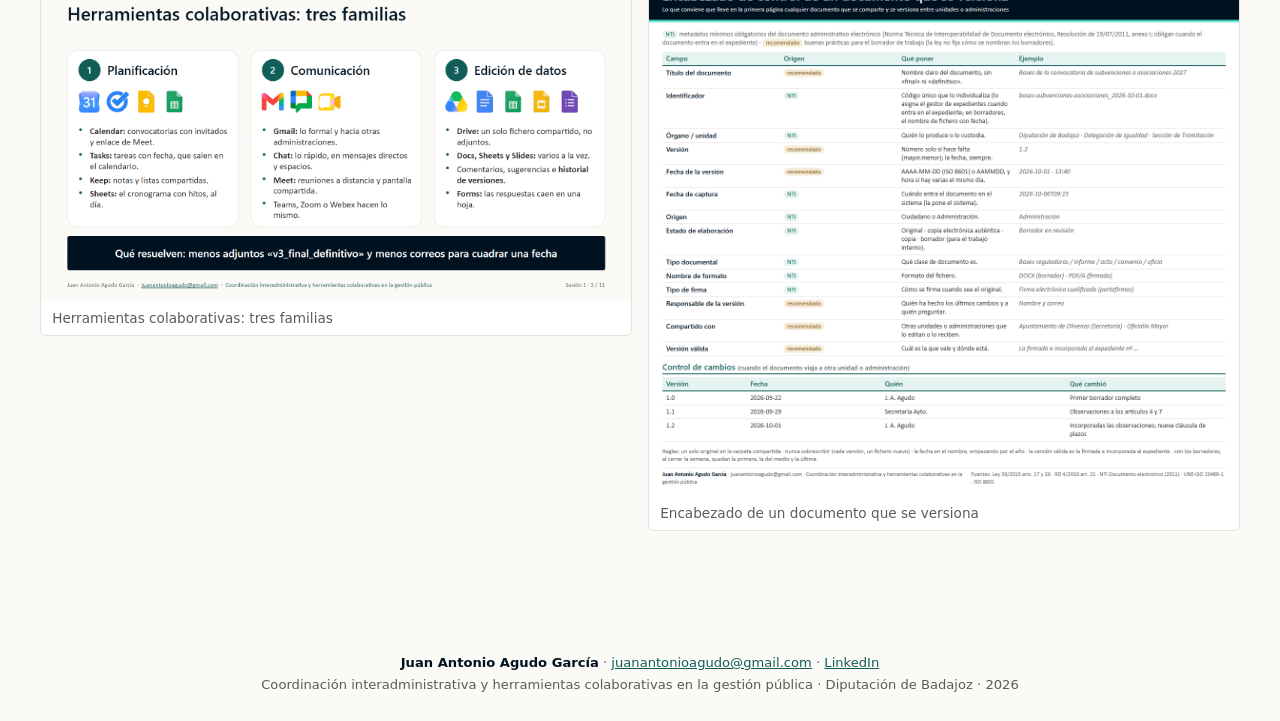
==== commit 56cea22c: "Página única: 4 diapositivas elegidas por sesión (sesiones 1 y 2) Co-Authored-By: Claude Opus 5.5 <n" ====
--- a/index.html
+++ b/index.html
@@ -5,65 +5,41 @@
 <meta name="viewport" content="width=device-width, initial-scale=1">
 <title>Coordinación interadministrativa y herramientas colaborativas en la gestión pública</title>
 <meta name="author" content="Juan Antonio Agudo García · juanantonioagudo@gmail.com">
-<meta name="description" content="Material de aula del curso «Coordinación interadministrativa y herramientas colaborativas en la gestión pública» (Diputación de Badajoz, 2026): diapositivas, resúmenes y vídeos de cada sesión.">
-<meta name="keywords" content="Coordinación interadministrativa y herramientas colaborativas en la gestión pública, Diputación de Badajoz, inteligencia artificial, herramientas colaborativas, trabajo colaborativo, administración local">
+<meta name="description" content="Las diapositivas clave de cada sesión del curso «Coordinación interadministrativa y herramientas colaborativas en la gestión pública» (Diputación de Badajoz, 2026).">
+<meta name="keywords" content="Coordinación interadministrativa y herramientas colaborativas en la gestión pública, Diputación de Badajoz, inteligencia artificial, herramientas colaborativas, trabajo colaborativo">
 <link rel="stylesheet" href="style.css">
 </head>
 <body>
 <header class="site">
   <p class="eyebrow eyebrow-doble"><span>Diputación de Badajoz · 2026</span><span class="autor-linea">Juan Antonio Agudo García · <a href="mailto:juanantonioagudo@gmail.com">juanantonioagudo@gmail.com</a> · <a href="https://www.linkedin.com/in/juan-antonio-agudo-garc%C3%ADa-30a545157" target="_blank" rel="noopener">LinkedIn</a></span></p>
   <h1>Coordinación interadministrativa y herramientas colaborativas en la gestión pública</h1>
-  <p class="subtitulo">25 horas presenciales en 5 sesiones, de 9:00 a 14:00 · martes 29/09 · jueves 1/10 · martes 6/10 · jueves 8/10 · jueves 15/10 de 2026</p>
   <p class="banda-enlaces">
     <!-- CANAL_YOUTUBE: sustituir el href por la dirección definitiva del canal -->
     <a href="https://www.youtube.com/" target="_blank" rel="noopener"><svg viewBox="0 0 24 24" fill="currentColor" aria-hidden="true"><path d="M23 7.2a3 3 0 0 0-2.1-2.1C19 4.6 12 4.6 12 4.6s-7 0-8.9.5A3 3 0 0 0 1 7.2 31 31 0 0 0 .5 12a31 31 0 0 0 .5 4.8 3 3 0 0 0 2.1 2.1c1.9.5 8.9.5 8.9.5s7 0 8.9-.5a3 3 0 0 0 2.1-2.1 31 31 0 0 0 .5-4.8 31 31 0 0 0-.5-4.8zM9.7 15.1V8.9l5.8 3.1z"/></svg>Los vídeos del curso, en YouTube</a>
   </p>
 </header>
 <main>
+
   <section class="indice-bloque">
-    <h2>Las sesiones</h2>
-    <p class="explicacion">Cada sesión tiene su página con un resumen de lo que hicimos, las diapositivas y lo que se repartió. Se van añadiendo después de cada clase.</p>
-    <ul class="lista-temas">
-<li>
-  <span class="num-tema nucleo">1</span>
-  <div class="tema-cuerpo">
-    <a href="sesion-1/index.html" target="_blank" rel="noopener">Martes 29/09 · Tu modelo de trabajo con IA</a>
-    <p>Cuenta de Google y perfil de Chrome, el mapa de las IA, ocho palabras básicas, la misma petición a tres IA, privacidad, Gemini Notebook y las cuatro formas de organizarse.</p>
-  </div>
-</li>
-<li>
-  <span class="num-tema apagado">2</span>
-  <div class="tema-cuerpo">
-    <span class="proximamente">Jueves 1/10 · en preparación</span>
-  </div>
-</li>
-<li>
-  <span class="num-tema apagado">3</span>
-  <div class="tema-cuerpo">
-    <span class="proximamente">Martes 6/10</span>
-  </div>
-</li>
-<li>
-  <span class="num-tema apagado">4</span>
-  <div class="tema-cuerpo">
-    <span class="proximamente">Jueves 8/10</span>
-  </div>
-</li>
-<li>
-  <span class="num-tema apagado">5</span>
-  <div class="tema-cuerpo">
-    <span class="proximamente">Jueves 15/10</span>
-  </div>
-</li>
+    <h2>Sesión 1 · martes 29/09</h2>
+    <ul class="galeria">
+      <li><a href="img/s1-mapa-de-las-ia.png" target="_blank" rel="noopener"><img src="img/s1-mapa-de-las-ia.png" alt="El mapa de las IA"><span>El mapa de las IA</span></a></li>
+      <li><a href="img/s1-ocho-palabras.png" target="_blank" rel="noopener"><img src="img/s1-ocho-palabras.png" alt="Ocho palabras que conviene conocer"><span>Ocho palabras que conviene conocer</span></a></li>
+      <li><a href="img/s1-por-que-tanto-cuidado.png" target="_blank" rel="noopener"><img src="img/s1-por-que-tanto-cuidado.png" alt="¿Por qué tanto cuidado?"><span>¿Por qué tanto cuidado?</span></a></li>
+      <li><a href="img/s1-cuatro-formas.png" target="_blank" rel="noopener"><img src="img/s1-cuatro-formas.png" alt="Cuatro formas de organizarse, de menos a más formal"><span>Cuatro formas de organizarse</span></a></li>
     </ul>
   </section>
 
-  <section class="indice-bloque nota-final">
-  <div class="nota nota-aula">
-    <span class="nota-etiqueta">Sobre esta web</span>
-    <p>Es material de aula, público, sin ningún dato del alumnado. Lo que aquí se cuenta sobre inteligencia artificial vale a fecha de cada sesión: los productos cambian de nombre, de precio y de condiciones muy deprisa, así que conviene comprobarlo en la web oficial de cada uno antes de tomar decisiones.</p>
-  </div>
+  <section class="indice-bloque">
+    <h2>Sesión 2 · jueves 1/10</h2>
+    <ul class="galeria">
+      <li><a href="img/s2-las-cuatro-cara-a-cara.png" target="_blank" rel="noopener"><img src="img/s2-las-cuatro-cara-a-cara.png" alt="Las cuatro formas de organizarse, cara a cara"><span>Las cuatro formas, cara a cara</span></a></li>
+      <li><a href="img/s2-que-dan-gratis-las-ia.png" target="_blank" rel="noopener"><img src="img/s2-que-dan-gratis-las-ia.png" alt="¿Qué te deja hacer gratis cada IA?"><span>¿Qué te deja hacer gratis cada IA?</span></a></li>
+      <li><a href="img/s2-herramientas-colaborativas.png" target="_blank" rel="noopener"><img src="img/s2-herramientas-colaborativas.png" alt="Herramientas colaborativas: tres familias"><span>Herramientas colaborativas: tres familias</span></a></li>
+      <li><a href="img/s2-encabezado-versionado.png" target="_blank" rel="noopener"><img src="img/s2-encabezado-versionado.png" alt="Encabezado de control de un documento que se versiona"><span>Encabezado de un documento que se versiona</span></a></li>
+    </ul>
   </section>
+
 </main>
 <footer class="site">
   <p class="firma"><strong>Juan Antonio Agudo García</strong> · <a href="mailto:juanantonioagudo@gmail.com">juanantonioagudo@gmail.com</a> · <a href="https://www.linkedin.com/in/juan-antonio-agudo-garc%C3%ADa-30a545157" target="_blank" rel="noopener">LinkedIn</a></p>
--- a/style.css
+++ b/style.css
@@ -627,3 +627,6 @@
 .num-tema.apagado{ background:var(--gris-claro); color:var(--gris); }
 
 article pre{ white-space:pre-wrap; word-break:break-word; }
+.galeria{ grid-template-columns:repeat(auto-fill, minmax(420px,1fr)); }
+@media (min-width:1300px){ .galeria{ grid-template-columns:repeat(4,1fr); } }
+.galeria li{ align-self:start; }
